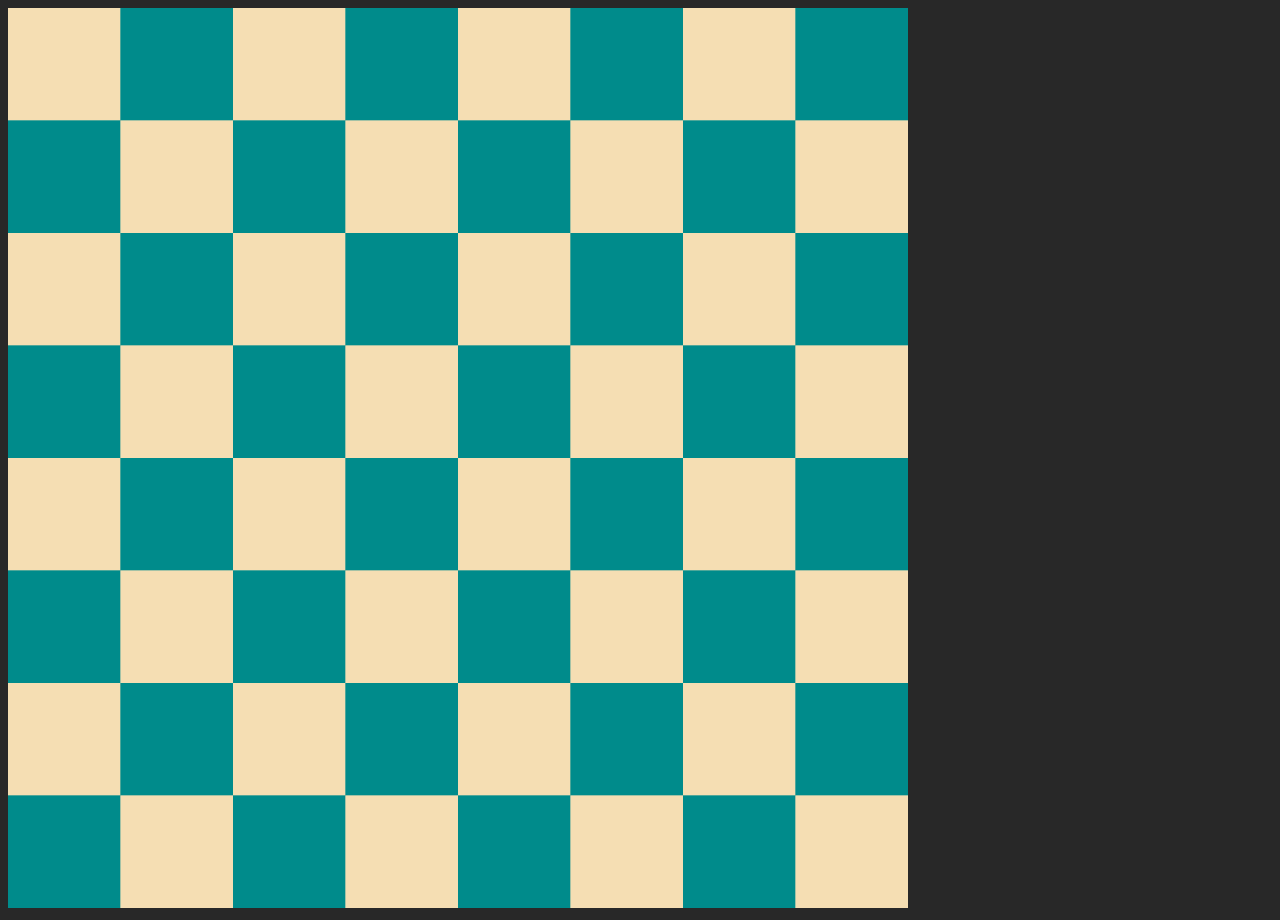
==== chess-engine/index.html @ 1f205dbf "mappe" ====
<!DOCTYPE html>
<html lang="en">
  <head>
    <meta charset="UTF-8" />
    <meta http-equiv="X-UA-Compatible" content="IE=edge" />
    <meta name="viewport" content="width=device-width, initial-scale=1.0" />
    <title>Skak</title>
    <link href="style.css" rel="stylesheet" />
  </head>
  <body>
    <div style="position: relative; display: inline-block; height: 900px; width: 900px">
      <div class="Afile">
        <div class="A8square"></div>
        <div class="A7square"></div>
        <div class="A6square"></div>
        <div class="A5square"></div>
        <div class="A4square" id="A4square"></div>
        <div class="A3square"></div>
        <div class="A2square" id="A2square"></div>
        <div class="A1square"></div>
      </div>

      <canvas class="canvas"></canvas>
    </div>
    <script src="script.js"></script>
  </body>
</html>
---- chess-engine/style.css ----
body {
  background-color: #282828;
}

/*
.canvas {
  background-color: grey;
  padding: 5px;
  background-clip: padding-box;
}
*/

.canvas {
  position: absolute;
}

.Afile {
  position: absolute;
  display: inline-block;
  height: 900px;
  left: 0;
  width: 112.5px;
}

.A8square {
  position: absolute;
  display: inline-block;
  height: 12.5%;
  width: 100%;
  top: 0;
}

.A7square {
  position: absolute;
  display: inline-block;
  height: 12.5%;
  width: 100%;
  top: 12.5%;
}

.A6square {
  position: absolute;
  display: inline-block;
  height: 12.5%;
  width: 100%;
  top: 25%;
}

.A5square {
  position: absolute;
  display: inline-block;
  height: 12.5%;
  width: 100%;
  top: 37.5%;
}

.A4square {
  position: absolute;
  display: inline-block;
  height: 12.5%;
  width: 100%;
  top: 50%;
}

.A3square {
  position: absolute;
  display: inline-block;
  height: 12.5%;
  width: 100%;
  top: 62.5%;
}

.A2square {
  position: absolute;
  display: inline-block;
  height: 12.5%;
  width: 100%;
  top: 75%;
}

.A1square {
  position: absolute;
  display: inline-block;
  height: 12.5%;
  width: 100%;
  top: 87.5%;
}
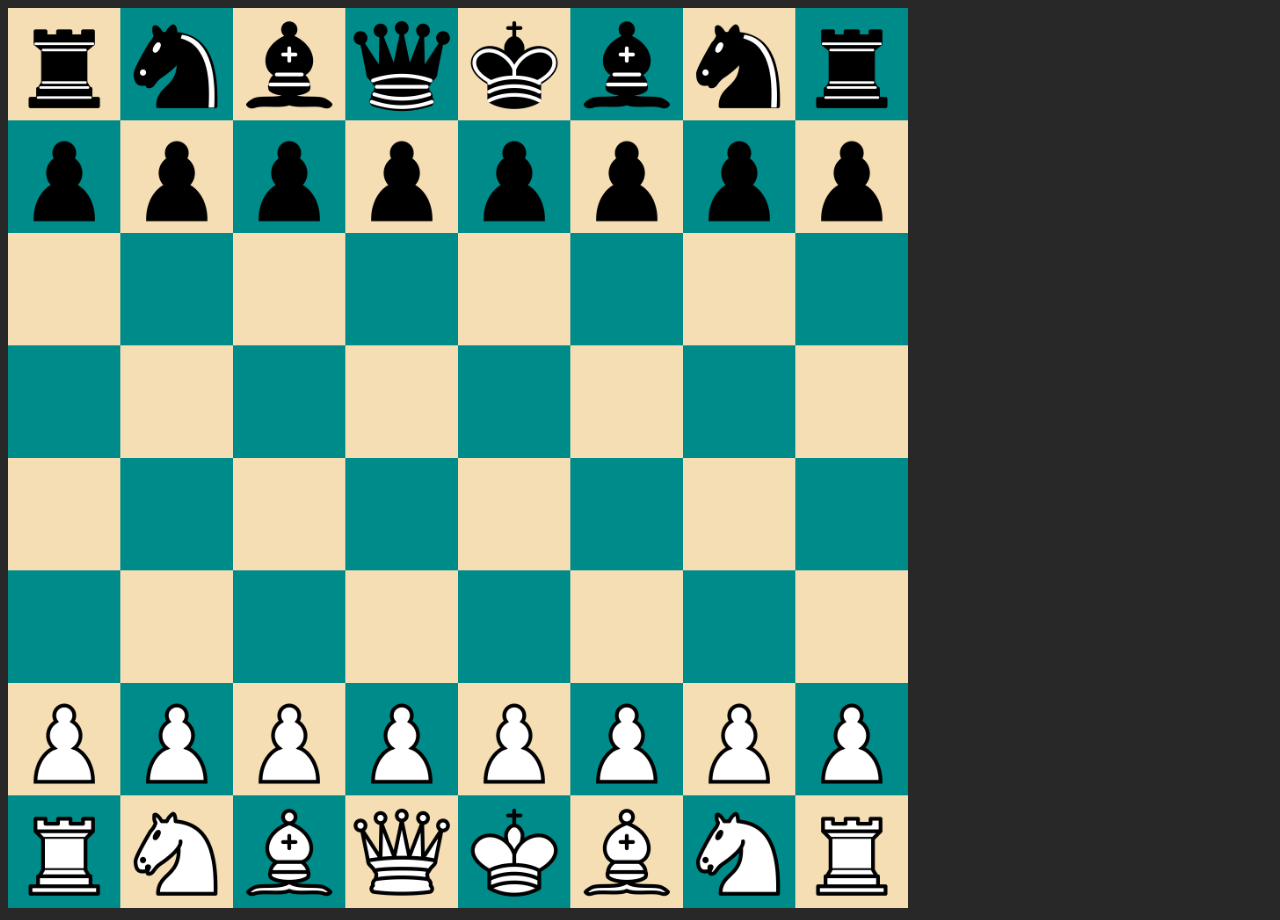
==== commit 4a3a8819: "Failed css event" ====
--- a/chess-engine/index.html
+++ b/chess-engine/index.html
@@ -14,9 +14,9 @@
         <div class="A7square"></div>
         <div class="A6square"></div>
         <div class="A5square"></div>
-        <div class="A4square" id="A4square"></div>
+        <div class="A4square"></div>
         <div class="A3square"></div>
-        <div class="A2square" id="A2square"></div>
+        <div class="A2square"></div>
         <div class="A1square"></div>
       </div>
 
